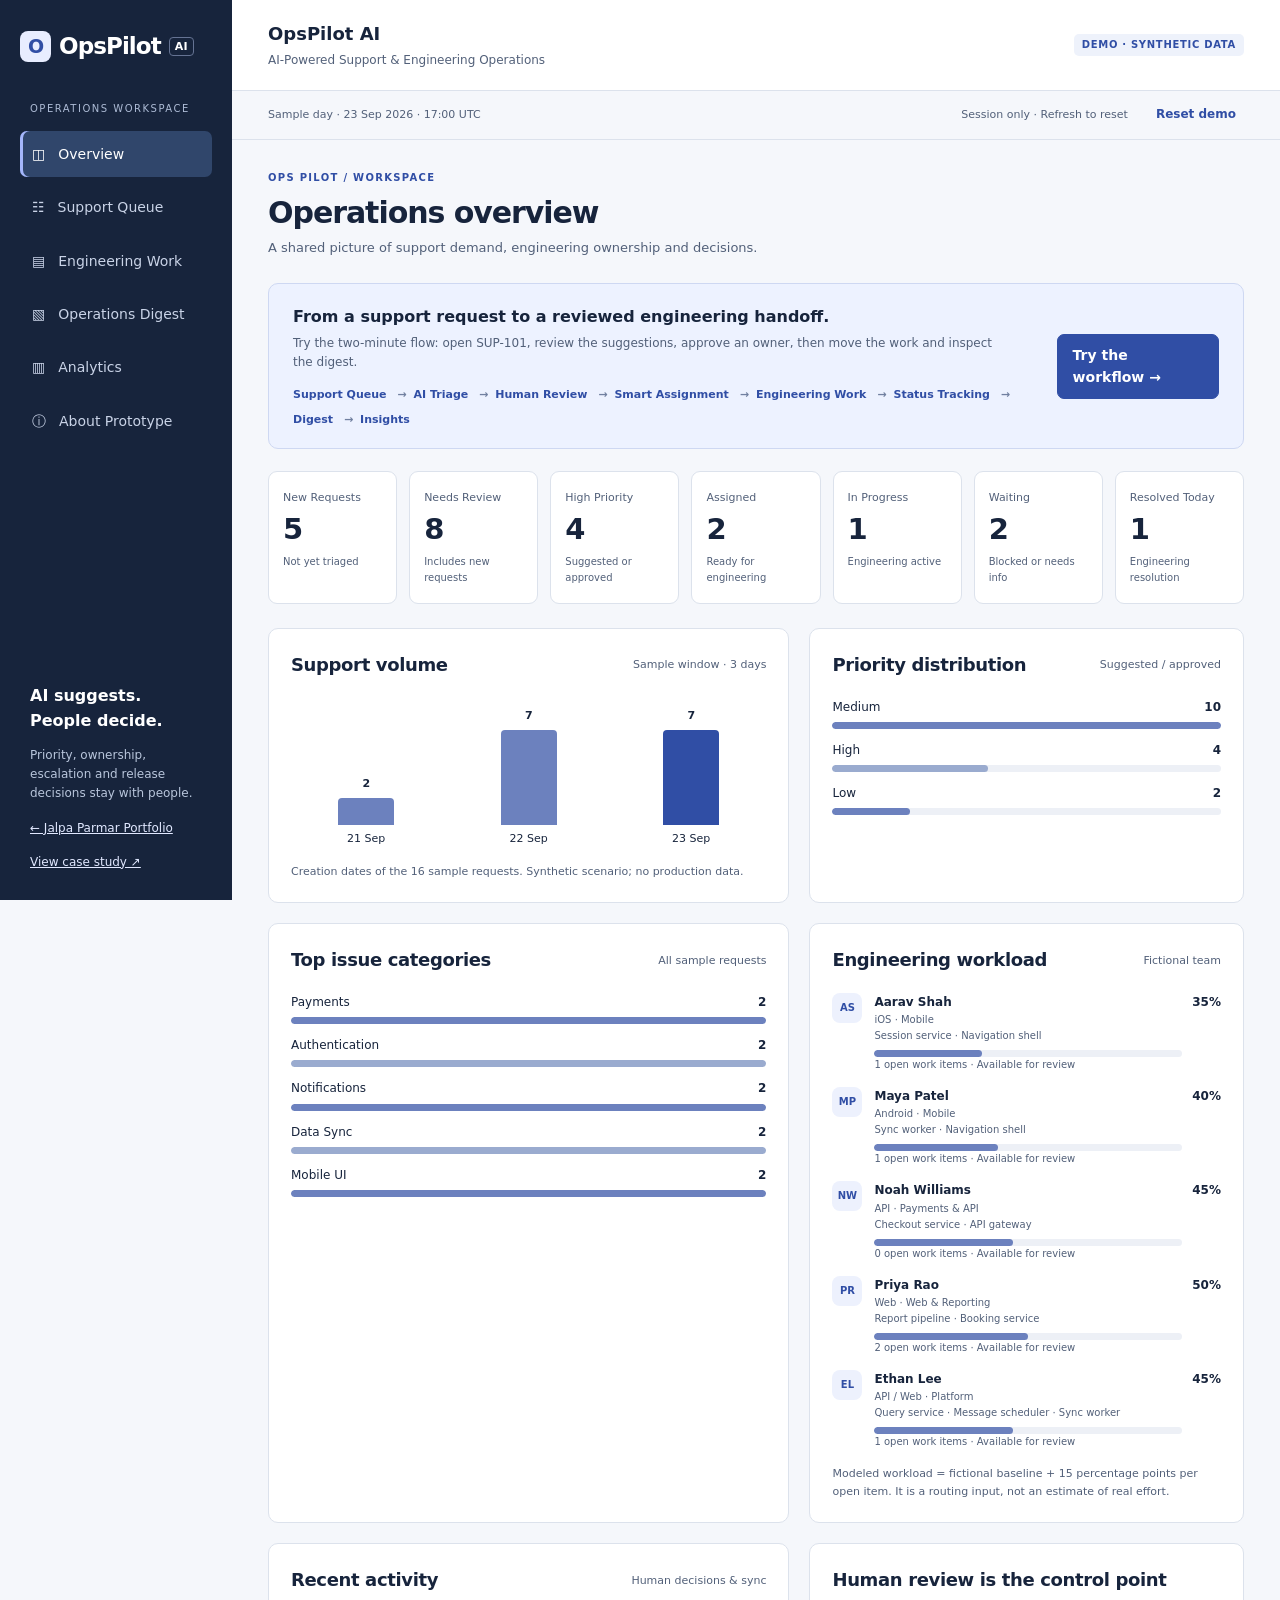
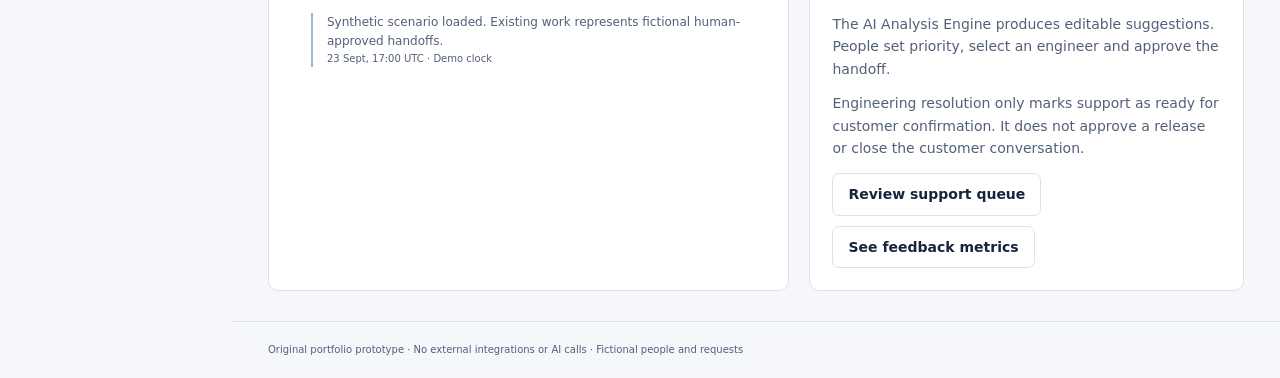
==== projects/opspilot/index.html @ 81e23a03 "Build OpsPilot AI v2 interactive human-reviewed operations demo" ====
<!doctype html>
<html lang="en"><head><meta charset="utf-8"><meta name="viewport" content="width=device-width,initial-scale=1"><title>OpsPilot AI — Interactive Operations Demo</title><meta name="description" content="Explore a synthetic support-to-engineering workflow with transparent triage, human approval, assignment, status tracking and operational insights."><meta name="theme-color" content="#17243c"><link rel="canonical" href="https://jalpaparmar.github.io/jalpa-parmar-portfolio/projects/opspilot/index.html"><link rel="stylesheet" href="app.css"><script type="module" src="app.js"></script></head>
<body><a class="skip" href="#main">Skip to workspace</a><div class="shell"><aside class="sidebar"><a class="wordmark" href="#overview"><span class="mark" aria-hidden="true">O</span> OpsPilot <span>AI</span></a><p class="side-caption">OPERATIONS WORKSPACE</p><nav aria-label="Workspace"><a href="#overview">◫ <span>Overview</span></a><a href="#queue">☷ <span>Support Queue</span></a><a href="#work">▤ <span>Engineering Work</span></a><a href="#digest">▧ <span>Operations Digest</span></a><a href="#analytics">▥ <span>Analytics</span></a><a href="#about">ⓘ <span>About Prototype</span></a></nav><div class="side-bottom"><p><strong>AI suggests.<br>People decide.</strong></p><p>Priority, ownership, escalation and release decisions stay with people.</p><a href="../../index.html#work">← Jalpa Parmar Portfolio</a><a href="../../opspilot.html">View case study ↗</a></div></aside><div class="workspace"><header class="topbar"><div><strong>OpsPilot AI</strong><p>AI-Powered Support & Engineering Operations</p></div><span class="badge demo">DEMO · SYNTHETIC DATA</span></header><div class="scenario"><span>Sample day · 23 Sep 2026 · 17:00 UTC</span><span>Session only · Refresh to reset</span><button id="reset" class="quiet">Reset demo</button></div><main id="main" tabindex="-1"></main><footer>Original portfolio prototype · No external integrations or AI calls · Fictional people and requests</footer></div></div><p id="notice" class="toast" role="status" aria-live="polite"></p><dialog id="reset-dialog" aria-labelledby="reset-title"><h2 id="reset-title">Reset this demo?</h2><p>This clears your session decisions and restores the fictional starting scenario.</p><div class="actions"><button id="cancel-reset">Keep my changes</button><button id="confirm-reset" class="primary">Reset sample data</button></div></dialog><noscript><p class="noscript">This interactive demo needs JavaScript. <a href="../../opspilot.html">Read the accessible case study instead.</a></p></noscript></body></html>
---- projects/opspilot/app.css ----
:root{color-scheme:light;--ink:#17243c;--muted:#526079;--line:#dce2ec;--accent:#304ea5;--bg:#f5f7fb;--paper:#fff;--soft:#edf1fd}
.sr-only{position:absolute;width:1px;height:1px;padding:0;margin:-1px;overflow:hidden;clip-path:inset(50%);white-space:nowrap;border:0}
.card p,.digest-summary p,.activity li{overflow-wrap:anywhere}
*{box-sizing:border-box}body{margin:0;background:var(--bg);color:var(--ink);font:14px/1.6 'Segoe UI',system-ui,sans-serif}button,input,select,textarea{font:inherit}a{color:var(--accent)}button,a,input,select,textarea{touch-action:manipulation}button,.button{display:inline-flex;align-items:center;justify-content:center;min-height:42px;padding:9px 15px;border:1px solid var(--line);border-radius:7px;background:white;color:var(--ink);cursor:pointer;text-decoration:none;font-weight:600}button:hover,.button:hover{background:var(--soft)}button.primary,.button.primary{background:var(--accent);border-color:var(--accent);color:white}button:disabled{opacity:.6;cursor:default}:focus-visible{outline:3px solid #cf7300;outline-offset:3px}h1,h2,h3,p{margin:0}h1{font-size:30px;letter-spacing:-.035em;line-height:1.25}h2{font-size:18px;letter-spacing:-.02em}h3{font-size:15px}p{color:var(--muted)}small{font-size:12px;color:var(--muted)}.shell{display:grid;grid-template-columns:232px minmax(0,1fr);min-height:100vh}.sidebar{position:sticky;top:0;height:100vh;background:var(--ink);padding:28px 20px;color:#fff;display:flex;flex-direction:column}.wordmark{display:flex;align-items:center;gap:8px;color:#fff;text-decoration:none;font-size:23px;font-weight:700;letter-spacing:-.04em}.wordmark>span:last-child{font-size:11px;letter-spacing:.03em;border:1px solid #657393;padding:0 5px;border-radius:4px}.mark{background:#e8edff;color:var(--accent);width:31px;height:31px;border-radius:8px;text-align:center;line-height:31px;font-size:19px}.side-caption{font-size:10px;letter-spacing:.15em;color:#adbbd5;margin:36px 10px 14px}.sidebar nav{display:grid;gap:7px}.sidebar nav a{display:flex;gap:13px;align-items:center;padding:12px;color:#c9d3e7;border-radius:7px;text-decoration:none;font-weight:500}.sidebar nav a[aria-current=page]{color:#fff;background:#30466b;box-shadow:inset 3px 0 #a5b7fc}.sidebar nav a:hover{background:#263851}.side-bottom{margin-top:auto;padding:30px 10px 0}.side-bottom p{color:#b9c6dc;font-size:12px;margin-bottom:12px}.side-bottom strong{color:white;font-size:16px}.side-bottom a{display:block;color:#e1e8ff;font-size:12px;margin-top:15px}.workspace{min-width:0}.topbar{min-height:89px;padding:20px 36px;background:#fff;border-bottom:1px solid var(--line);display:flex;justify-content:space-between;align-items:center;gap:16px}.topbar strong{font-size:18px}.topbar p{font-size:12px;margin-top:2px}.badge{display:inline-flex;align-items:center;border-radius:5px;padding:3px 8px;font-size:11px;font-weight:650;background:var(--soft);color:var(--accent);white-space:normal}.badge.demo{letter-spacing:.07em;background:#eef2fb;white-space:nowrap;font-size:10px}.badge.high{background:#fff0e9;color:#9a3412}.badge.medium{background:#fff6db;color:#78560e}.badge.low{background:#edf2f7;color:#44536b}.badge.good{background:#e7f3ec;color:#215b3e}.scenario{display:flex;align-items:center;gap:20px;padding:8px 36px;border-bottom:1px solid var(--line);font-size:11px;color:var(--muted)}.scenario>span:nth-child(2){margin-left:auto}.quiet{background:transparent;border:0;color:var(--accent);font-size:12px;padding:4px 8px;min-height:32px}main{padding:30px 36px;max-width:1600px;margin:auto;min-height:70vh}main>section+section{margin-top:22px}.page-heading{display:flex;justify-content:space-between;align-items:center;gap:18px;margin-bottom:24px}.page-heading p{margin-top:7px;font-size:13px}.eyebrow{font-size:10px;letter-spacing:.13em;color:var(--accent);font-weight:700;margin-bottom:8px}.actions{display:flex;align-items:center;gap:10px;flex-wrap:wrap;margin-top:20px}.page-heading .actions{margin:0}.callout{border:1px solid #ced8f2;background:#edf2ff;border-radius:10px;padding:20px 24px;margin-bottom:22px;display:flex;align-items:center;gap:24px;justify-content:space-between}.callout strong{font-size:16px}.callout p{font-size:12px;margin-top:4px;max-width:720px}.journey{display:flex;gap:7px;flex-wrap:wrap;margin-top:14px;color:var(--accent);font-size:11px;font-weight:600}.journey span:not(:last-child)::after{content:' →';margin-left:7px;color:#7180a0}.metrics{display:grid;grid-template-columns:repeat(7,minmax(0,1fr));gap:12px;margin-bottom:24px}.metric{background:white;border:1px solid var(--line);border-radius:9px;padding:17px 14px}.metric small{font-size:11px;display:block}.metric strong{font-size:29px;font-weight:650;letter-spacing:-.04em;display:block;margin-top:5px;line-height:1.2}.metric em{display:block;font-style:normal;font-size:10px;color:var(--muted);margin-top:7px}.grid{display:grid;grid-template-columns:1.2fr 1fr;gap:20px}.grid.equal{grid-template-columns:1fr 1fr}.card{padding:22px;background:white;border:1px solid var(--line);border-radius:10px;min-width:0}.card-head{display:flex;justify-content:space-between;align-items:center;gap:12px;margin-bottom:18px}.card-head small{font-size:11px}.card p+.actions{margin-top:14px}.card p+p{margin-top:12px}.bars{display:grid;gap:12px}.bar-item{font-size:12px}.bar-label{display:flex;justify-content:space-between;gap:10px;margin-bottom:5px}.bar-track{height:7px;border-radius:6px;background:#edf0f6;overflow:hidden}.bar-fill{height:100%;background:#6c81be;border-radius:6px}.bar-item:nth-child(2n) .bar-fill{background:#9aabcf}.chart-note{font-size:11px;margin-top:15px}.trend-chart{display:flex;align-items:flex-end;justify-content:space-around;gap:12px;height:150px;padding:8px 0 0}.trend-col{display:flex;flex:1;max-width:56px;flex-direction:column;justify-content:flex-end;text-align:center;height:100%;gap:5px;font-size:11px}.trend-bar{background:#6c81be;min-height:2px;border-radius:4px 4px 0 0}.trend-col:last-child .trend-bar{background:var(--accent)}.team{display:grid;gap:14px}.person{display:grid;grid-template-columns:32px 1fr auto;gap:10px;align-items:start}.avatar{width:30px;height:30px;display:grid;place-items:center;background:var(--soft);color:var(--accent);border-radius:8px;font-size:10px;font-weight:700}.person strong{font-size:12px;display:block}.person small{display:block;font-size:10px}.person .bar-track{margin-top:6px}.activity{margin:0;padding:0;list-style:none;display:grid;gap:13px}.activity li{padding-left:14px;border-left:2px solid #a5b6db;font-size:12px}.activity small{display:block;font-size:10px}.filters{display:grid;grid-template-columns:2fr repeat(4,1fr);gap:12px;margin-bottom:16px}.field{display:grid;gap:6px;min-width:0;font-size:12px;font-weight:600}.field input,.field select,.field textarea{width:100%;min-width:0;border:1px solid #bbc6d8;border-radius:6px;padding:10px;background:white;color:var(--ink);font-weight:400;min-height:43px}.field textarea{resize:vertical;min-height:110px}.results-head{display:flex;justify-content:space-between;align-items:center;gap:12px;margin-bottom:14px}.table-wrap{overflow:auto;border:1px solid var(--line);border-radius:10px;background:white}table{border-collapse:collapse;width:100%;min-width:830px;font-size:12px}th{text-align:left;background:#f0f3f9;color:#53627a;font-size:10px;letter-spacing:.03em;padding:14px}td{padding:15px 14px;border-top:1px solid #e9edf4;vertical-align:top}td a{font-weight:600;text-decoration:none}td small{display:block;font-size:10px;margin-top:4px}td:first-child{max-width:285px}tr:hover td{background:#fafbfe}.empty{padding:35px;text-align:center;border:1px dashed #c3cce0;border-radius:8px;color:var(--muted)}.back{display:inline-block;font-size:12px;margin-bottom:16px}.triage-grid{display:grid;grid-template-columns:1fr 1fr;gap:20px}.triage-grid .card{margin-bottom:20px}.facts{display:grid;grid-template-columns:1fr 1fr;gap:14px;margin:18px 0}.facts dt{font-size:10px;color:var(--muted)}.facts dd{font-size:12px;font-weight:600;margin:3px 0 0}.card ol,.card ul{padding-left:20px;font-size:13px;color:var(--muted)}.card li+li{margin-top:7px}.analysis{border-top:3px solid #7d92c5}.review-card{border-top:3px solid var(--accent)}.review-card .field{margin-top:15px}.review-card .grid{gap:15px}.review-card p{font-size:12px}.recommendation{background:#f3f6fb;border:1px solid var(--line);border-radius:8px;padding:15px;margin-top:18px;font-size:12px}.recommendation h3{margin-bottom:6px}.recommendation ul{margin-bottom:0;font-size:12px}.error{color:#a12b20;font-size:13px;margin-top:10px}.board{display:grid;grid-template-columns:repeat(5,minmax(0,1fr));gap:12px}.lane{background:#ecf0f6;border:1px solid #e0e6f0;border-radius:9px;padding:12px;min-width:0}.lane h2{font-size:12px;display:flex;justify-content:space-between;margin-bottom:14px}.work-item{padding:13px;background:white;border:1px solid var(--line);border-radius:7px;margin-bottom:12px}.work-item h3{font-size:12px;line-height:1.55;margin:10px 0}.work-item small{display:block;font-size:10px}.work-item select{font-size:11px;padding:6px;min-height:38px}.work-item .field{font-size:10px;margin-top:12px}.work-item>a{font-size:10px;display:block;margin-top:9px}.work-id{display:flex;justify-content:space-between;align-items:center;gap:5px;flex-wrap:wrap;font-size:10px}.digest-tabs{display:flex;gap:8px;margin-bottom:20px}.digest-tabs [aria-pressed=true]{background:var(--ink);color:white}.digest-summary{padding:25px;border-left:4px solid var(--accent);background:white;border-radius:8px;margin-bottom:22px}.digest-summary h2{font-size:22px;margin-bottom:8px}.digest-summary p{max-width:950px}.digest-list{list-style:none;padding:0!important;margin:0}.digest-list li{border-bottom:1px solid var(--line);padding:10px 0}.digest-list strong{font-size:13px}.digest-list small{display:block;font-size:11px}.quality{display:grid;grid-template-columns:repeat(3,1fr);gap:12px;margin-top:18px}.quality>div{padding:15px;background:var(--bg);border-radius:6px}.quality strong{font-size:24px;display:block}.quality span{font-size:11px;color:var(--muted)}.architecture{display:grid;gap:10px;margin-top:20px;position:relative;border-right:4px solid #a2b1d1;padding-right:20px}.arch-node{border:1px solid var(--line);border-radius:6px;padding:12px;text-align:center;font-size:12px;background:#f8faff}.arch-node:not(:last-child)::after{content:'↓';display:block;color:var(--accent);margin:7px 0 -9px}.arch-node.human{background:var(--soft);border-color:#a7b7e0;font-weight:700}.architecture-caption{font-size:11px;margin-top:12px}.prose{max-width:1000px}.prose .card{margin-bottom:20px}.pill-list{display:flex;gap:8px;flex-wrap:wrap;margin-top:15px}.prose p{margin-top:10px}.disclosure{padding:20px;background:#edf1f8;border-radius:8px;font-size:12px;margin-top:24px}footer{font-size:10px;padding:20px 36px;color:var(--muted);border-top:1px solid var(--line)}.toast{position:fixed;bottom:20px;right:20px;max-width:min(420px,calc(100vw - 40px));background:var(--ink);color:#fff;padding:14px 20px;border-radius:8px;box-shadow:0 8px 24px #17243c22;font-size:13px;z-index:30}.toast:empty{display:none}.skip{position:fixed;top:8px;left:8px;transform:translateY(-200%);background:white;padding:12px;z-index:50}.skip:focus{transform:none}dialog{max-width:min(450px,calc(100% - 32px));border:1px solid var(--line);border-radius:12px;padding:28px;color:var(--ink)}dialog::backdrop{background:#17243c88}dialog p{margin-top:12px}.noscript{padding:24px;background:white;position:fixed;bottom:0;left:0;right:0}
@media(min-width:1500px){main{padding:36px 45px}.metrics{gap:16px}.metric{padding:20px}}
@media(max-width:1200px){.shell{grid-template-columns:200px minmax(0,1fr)}.sidebar{padding:24px 14px}.topbar,main{padding:24px}.scenario{padding:8px 24px}.metrics{grid-template-columns:repeat(4,1fr)}.board{grid-template-columns:repeat(3,minmax(0,1fr))}.filters{grid-template-columns:repeat(4,1fr)}.filters .field:first-child{grid-column:1/-1}.triage-grid{grid-template-columns:1fr}}
@media(max-width:850px){.shell{display:block}.sidebar{position:static;height:auto;padding:18px 24px;display:block}.wordmark{font-size:20px}.side-caption,.side-bottom p{display:none}.sidebar nav{display:flex;flex-wrap:wrap;gap:4px;margin-top:14px}.sidebar nav a{font-size:12px;padding:9px 12px}.side-bottom{padding:0;display:flex;gap:20px}.side-bottom a{margin-top:12px;font-size:11px}.grid,.grid.equal{grid-template-columns:1fr 1fr}.callout{align-items:flex-start}.topbar{min-height:80px}.metrics{grid-template-columns:repeat(4,1fr)}.board{grid-template-columns:repeat(2,minmax(0,1fr))}}
@media(max-width:600px){main{padding:24px 16px}.topbar{padding:18px 16px;flex-wrap:wrap;gap:10px}.topbar p{font-size:11px}.sidebar{padding:16px}.sidebar nav a{padding:8px;font-size:11px;gap:7px}.scenario{padding:8px 16px;gap:8px;flex-wrap:wrap}.scenario>span:nth-child(2){margin-left:0}.page-heading{align-items:flex-start;flex-direction:column}h1{font-size:26px}.callout{padding:18px;flex-direction:column;gap:15px}.metrics{grid-template-columns:repeat(2,1fr);gap:10px}.metric:last-child{grid-column:1/-1}.metric strong{font-size:26px}.grid,.grid.equal,.triage-grid{grid-template-columns:1fr}.card{padding:18px}.filters{grid-template-columns:1fr 1fr}.quality{grid-template-columns:1fr 1fr}.board{grid-template-columns:1fr}.lane h2{font-size:14px}.work-item h3{font-size:14px}.work-item small{font-size:12px}.work-item select{font-size:13px}.facts{gap:12px}.card-head{align-items:flex-start}.card-head small{text-align:right}.digest-summary{padding:20px}.side-bottom{flex-wrap:wrap;gap:0 20px}footer{padding:20px 16px}}
@media(prefers-reduced-motion:reduce){*{scroll-behavior:auto!important}}
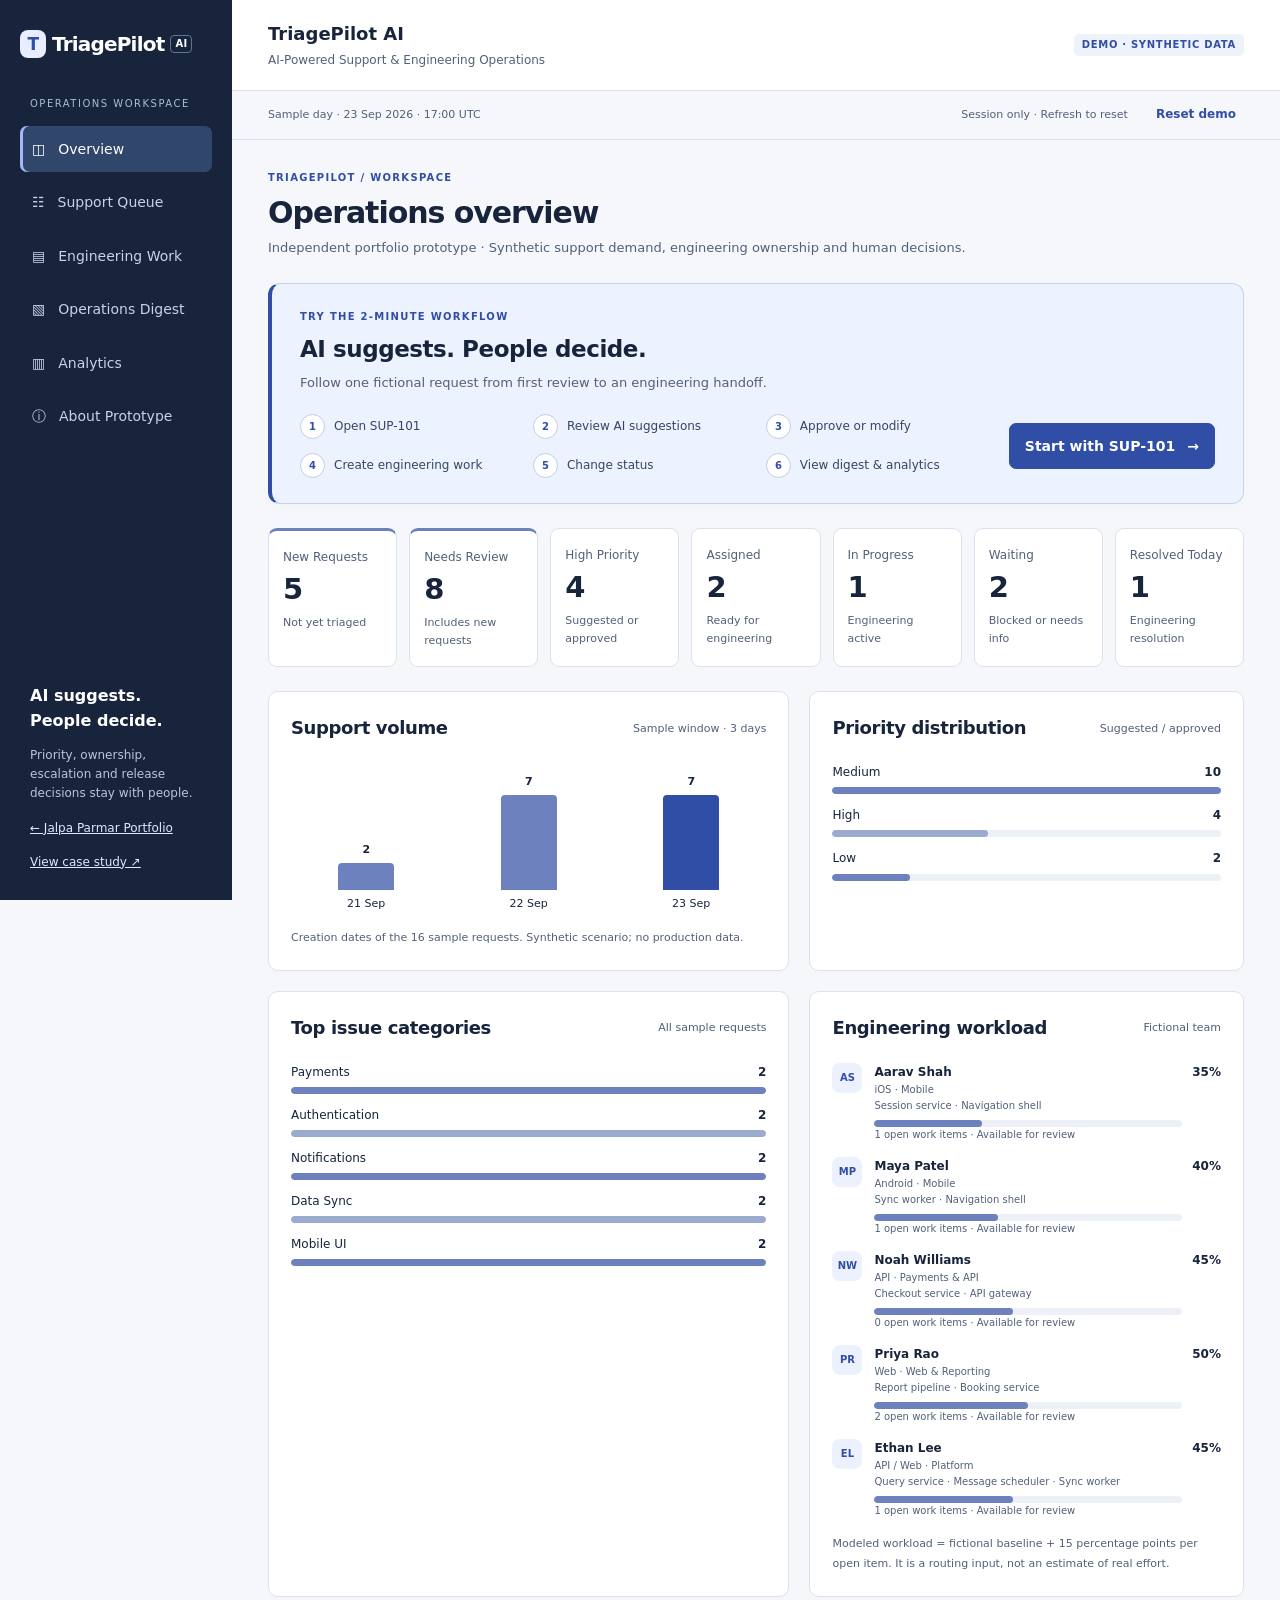
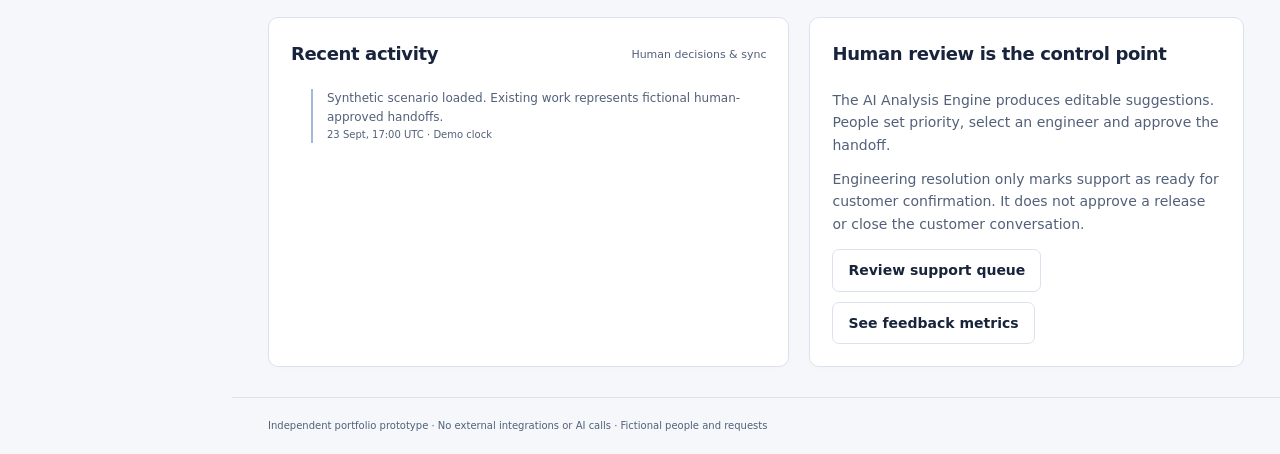
==== commit 98079ef6: "Polish TriagePilot AI branding and technical project management case study" ====
--- a/projects/opspilot/index.html
+++ b/projects/opspilot/index.html
@@ -1,3 +1,3 @@
 <!doctype html>
-<html lang="en"><head><meta charset="utf-8"><meta name="viewport" content="width=device-width,initial-scale=1"><title>OpsPilot AI — Interactive Operations Demo</title><meta name="description" content="Explore a synthetic support-to-engineering workflow with transparent triage, human approval, assignment, status tracking and operational insights."><meta name="theme-color" content="#17243c"><link rel="canonical" href="https://jalpaparmar.github.io/jalpa-parmar-portfolio/projects/opspilot/index.html"><link rel="stylesheet" href="app.css"><script type="module" src="app.js"></script></head>
-<body><a class="skip" href="#main">Skip to workspace</a><div class="shell"><aside class="sidebar"><a class="wordmark" href="#overview"><span class="mark" aria-hidden="true">O</span> OpsPilot <span>AI</span></a><p class="side-caption">OPERATIONS WORKSPACE</p><nav aria-label="Workspace"><a href="#overview">◫ <span>Overview</span></a><a href="#queue">☷ <span>Support Queue</span></a><a href="#work">▤ <span>Engineering Work</span></a><a href="#digest">▧ <span>Operations Digest</span></a><a href="#analytics">▥ <span>Analytics</span></a><a href="#about">ⓘ <span>About Prototype</span></a></nav><div class="side-bottom"><p><strong>AI suggests.<br>People decide.</strong></p><p>Priority, ownership, escalation and release decisions stay with people.</p><a href="../../index.html#work">← Jalpa Parmar Portfolio</a><a href="../../opspilot.html">View case study ↗</a></div></aside><div class="workspace"><header class="topbar"><div><strong>OpsPilot AI</strong><p>AI-Powered Support & Engineering Operations</p></div><span class="badge demo">DEMO · SYNTHETIC DATA</span></header><div class="scenario"><span>Sample day · 23 Sep 2026 · 17:00 UTC</span><span>Session only · Refresh to reset</span><button id="reset" class="quiet">Reset demo</button></div><main id="main" tabindex="-1"></main><footer>Original portfolio prototype · No external integrations or AI calls · Fictional people and requests</footer></div></div><p id="notice" class="toast" role="status" aria-live="polite"></p><dialog id="reset-dialog" aria-labelledby="reset-title"><h2 id="reset-title">Reset this demo?</h2><p>This clears your session decisions and restores the fictional starting scenario.</p><div class="actions"><button id="cancel-reset">Keep my changes</button><button id="confirm-reset" class="primary">Reset sample data</button></div></dialog><noscript><p class="noscript">This interactive demo needs JavaScript. <a href="../../opspilot.html">Read the accessible case study instead.</a></p></noscript></body></html>
+<html lang="en"><head><meta charset="utf-8"><meta name="viewport" content="width=device-width,initial-scale=1"><title>TriagePilot AI — Interactive Operations Demo</title><meta name="description" content="TriagePilot AI, an independent portfolio prototype. AI suggests. People decide. Explore a synthetic support-to-engineering workflow with human review, transparent routing and operational insights."><meta name="theme-color" content="#17243c"><link rel="canonical" href="https://jalpaparmar.github.io/jalpa-parmar-portfolio/projects/opspilot/index.html"><link rel="stylesheet" href="app.css"><link rel="stylesheet" href="diagram.css"><script type="module" src="app.js"></script><meta property="og:type" content="website"><meta property="og:title" content="TriagePilot AI — Interactive Demo"><meta property="og:description" content="AI suggests. People decide. Try the two-minute support-to-engineering workflow with synthetic data."><meta property="og:url" content="https://jalpaparmar.github.io/jalpa-parmar-portfolio/projects/opspilot/index.html"><meta name="twitter:card" content="summary"></head>
+<body><a class="skip" href="#main">Skip to workspace</a><div class="shell"><aside class="sidebar"><a class="wordmark" href="#overview"><span class="mark" aria-hidden="true">T</span> TriagePilot <span>AI</span></a><p class="side-caption">OPERATIONS WORKSPACE</p><nav aria-label="Workspace"><a href="#overview">◫ <span>Overview</span></a><a href="#queue">☷ <span>Support Queue</span></a><a href="#work">▤ <span>Engineering Work</span></a><a href="#digest">▧ <span>Operations Digest</span></a><a href="#analytics">▥ <span>Analytics</span></a><a href="#about">ⓘ <span>About Prototype</span></a></nav><div class="side-bottom"><p><strong>AI suggests.<br>People decide.</strong></p><p>Priority, ownership, escalation and release decisions stay with people.</p><a href="../../index.html#work">← Jalpa Parmar Portfolio</a><a href="../../opspilot.html">View case study ↗</a></div></aside><div class="workspace"><header class="topbar"><div><strong>TriagePilot AI</strong><p>AI-Powered Support & Engineering Operations</p></div><span class="badge demo">DEMO · SYNTHETIC DATA</span></header><div class="scenario"><span>Sample day · 23 Sep 2026 · 17:00 UTC</span><span>Session only · Refresh to reset</span><button id="reset" class="quiet">Reset demo</button></div><main id="main" tabindex="-1"></main><footer>Independent portfolio prototype · No external integrations or AI calls · Fictional people and requests</footer></div></div><p id="notice" class="toast" role="status" aria-live="polite"></p><dialog id="reset-dialog" aria-labelledby="reset-title"><h2 id="reset-title">Reset this demo?</h2><p>This clears your session decisions and restores the fictional starting scenario.</p><div class="actions"><button id="cancel-reset">Keep my changes</button><button id="confirm-reset" class="primary">Reset sample data</button></div></dialog><noscript><p class="noscript">This interactive demo needs JavaScript. <a href="../../opspilot.html">Read the accessible case study instead.</a></p></noscript></body></html>
--- a/projects/opspilot/app.css
+++ b/projects/opspilot/app.css
@@ -7,3 +7,10 @@
 @media(max-width:850px){.shell{display:block}.sidebar{position:static;height:auto;padding:18px 24px;display:block}.wordmark{font-size:20px}.side-caption,.side-bottom p{display:none}.sidebar nav{display:flex;flex-wrap:wrap;gap:4px;margin-top:14px}.sidebar nav a{font-size:12px;padding:9px 12px}.side-bottom{padding:0;display:flex;gap:20px}.side-bottom a{margin-top:12px;font-size:11px}.grid,.grid.equal{grid-template-columns:1fr 1fr}.callout{align-items:flex-start}.topbar{min-height:80px}.metrics{grid-template-columns:repeat(4,1fr)}.board{grid-template-columns:repeat(2,minmax(0,1fr))}}
 @media(max-width:600px){main{padding:24px 16px}.topbar{padding:18px 16px;flex-wrap:wrap;gap:10px}.topbar p{font-size:11px}.sidebar{padding:16px}.sidebar nav a{padding:8px;font-size:11px;gap:7px}.scenario{padding:8px 16px;gap:8px;flex-wrap:wrap}.scenario>span:nth-child(2){margin-left:0}.page-heading{align-items:flex-start;flex-direction:column}h1{font-size:26px}.callout{padding:18px;flex-direction:column;gap:15px}.metrics{grid-template-columns:repeat(2,1fr);gap:10px}.metric:last-child{grid-column:1/-1}.metric strong{font-size:26px}.grid,.grid.equal,.triage-grid{grid-template-columns:1fr}.card{padding:18px}.filters{grid-template-columns:1fr 1fr}.quality{grid-template-columns:1fr 1fr}.board{grid-template-columns:1fr}.lane h2{font-size:14px}.work-item h3{font-size:14px}.work-item small{font-size:12px}.work-item select{font-size:13px}.facts{gap:12px}.card-head{align-items:flex-start}.card-head small{text-align:right}.digest-summary{padding:20px}.side-bottom{flex-wrap:wrap;gap:0 20px}footer{padding:20px 16px}}
 @media(prefers-reduced-motion:reduce){*{scroll-behavior:auto!important}}
+
+/* Final presentation polish: preserve the existing workflow and layout. */
+.wordmark{font-size:20px;gap:6px;white-space:nowrap}.mark{width:26px;height:28px;line-height:28px;font-size:17px;flex-shrink:0}.wordmark>span:last-child{font-size:10px;padding:0 4px}.sidebar{overflow-y:auto}
+.onboarding{display:grid;grid-template-columns:minmax(0,1fr) auto;align-items:center;gap:20px 28px;padding:25px 28px;margin-bottom:24px;border:1px solid #c4d2ed;border-left:4px solid #304ea5;border-radius:12px;background:#edf2ff;box-shadow:0 4px 14px #17243c04}.onboarding-intro{grid-column:1/-1}.onboarding h2{font-size:23px;line-height:1.3}.onboarding p{font-size:13px;margin-top:8px}.onboarding .eyebrow{font-size:10px;margin-bottom:10px}.onboarding-steps{counter-reset:step;list-style:none;padding:0;margin:0;display:grid;grid-template-columns:repeat(3,minmax(0,1fr));gap:14px 18px}.onboarding-steps li{display:flex;align-items:center;gap:9px;font-size:12px;color:#334664;line-height:1.5}.onboarding-steps li::before{counter-increment:step;content:counter(step);display:grid;place-items:center;flex-shrink:0;width:23px;height:23px;border:1px solid #c1cde5;background:#fff;border-radius:50%;font-size:10px;font-weight:700;color:#304ea5}.onboarding .primary{min-height:46px;white-space:nowrap;gap:12px}
+.card{box-shadow:0 2px 7px #17243c03}.card-head{margin-bottom:20px}.metric:first-child,.metric:nth-child(2){border-top:3px solid #6c81be}.metric small{font-size:12px}.metric em{font-size:11px}.field{font-size:13px}table{font-size:13px}th{font-size:11px}td small{font-size:11px;line-height:1.55}td a{display:inline-block;line-height:1.6}.badge.waiting{background:#fff5dd;color:#76520b}.bar-label{font-size:12px}.chart-note{line-height:1.8}.back{min-height:36px;padding-block:6px}
+@media(max-width:1200px){.onboarding{grid-template-columns:1fr}.onboarding .primary{justify-self:start}.onboarding-steps{grid-template-columns:repeat(3,minmax(0,1fr))}}
+@media(max-width:600px){.onboarding{padding:20px 18px;gap:18px}.onboarding-steps{grid-template-columns:1fr 1fr;gap:13px}.onboarding h2{font-size:21px}.onboarding-steps li{font-size:11px}.onboarding .primary{width:100%}.card-head{flex-wrap:wrap}.sidebar nav a{min-height:40px}.wordmark{font-size:20px}}
--- a/projects/opspilot/diagram.css
+++ b/projects/opspilot/diagram.css
@@ -0,0 +1,15 @@
+/* Shared, code-rendered TriagePilot architecture. No external assets. */
+.tp-stakeholders{display:grid;grid-template-columns:repeat(3,minmax(0,1fr));gap:12px;margin:18px 0}.tp-stakeholders>div{border-left:2px solid #b5c4e2;padding:4px 12px}.tp-stakeholders dt{font-size:12px;font-weight:650;color:#17243c}.tp-stakeholders dd{margin:6px 0 0;font-size:12px;line-height:1.7;color:#526079}
+.tp-pm-path{list-style:none!important;display:flex;flex-wrap:wrap;gap:7px;margin:24px 0;padding:0!important}.tp-pm-path li{margin:0!important;font-size:10px;line-height:1.6;color:#304ea5;font-weight:600;background:#edf1fd;padding:6px 8px;border-radius:4px}.tp-pm-path li:not(:last-child)::after{content:' →';margin-left:6px}
+.tp-scope{display:grid;grid-template-columns:1fr 1fr;gap:16px;margin:20px 0}.tp-scope>div{padding:20px;border:1px solid #dce2ec;background:white;border-radius:8px}.tp-scope h3{font-size:15px;color:#17243c;margin:0 0 12px}.tp-scope ul{padding-left:18px!important;margin:0;font-size:12px;color:#526079;line-height:1.8}.tp-scope li+li{margin-top:5px}
+.tp-risks{list-style:none!important;padding:0!important;margin:16px 0!important;display:grid;gap:10px}.tp-risks li{display:grid;grid-template-columns:155px 1fr;gap:16px;border-bottom:1px solid #e3e8f1;padding:10px 0;margin:0!important;font-size:12px;line-height:1.8}.tp-risks strong{color:#17243c}.tp-risks span{color:#526079}
+@media(max-width:600px){.tp-stakeholders{grid-template-columns:1fr 1fr}.tp-scope{grid-template-columns:1fr}.tp-risks li{grid-template-columns:1fr;gap:3px}}
+.tp-diagram{margin:24px 0;background:#f3f6fb;border:1px solid #dce2ec;border-radius:14px;padding:24px;color:#17243c;font:14px/1.5 'Segoe UI',system-ui,sans-serif}
+.tp-diagram figcaption{display:flex;justify-content:space-between;gap:12px;align-items:center;margin-bottom:24px}.tp-diagram figcaption strong{font-size:16px}.tp-diagram figcaption>span{font-size:9px;letter-spacing:.08em;color:#526079}
+.tp-map{display:grid;grid-template-columns:minmax(0,1fr) 145px;gap:24px}.tp-spine{list-style:none;padding:0!important;margin:0;display:grid;gap:22px}.tp-spine>li{margin:0!important;position:relative;min-width:0}
+.tp-node{padding:12px 18px;background:white;border:1px solid #d2dbea;border-radius:8px;text-align:center;box-shadow:0 2px 4px #17243c04}.tp-node strong{display:block;font-size:14px;font-weight:650}.tp-node small{display:block;font-size:11px;line-height:1.6;margin-top:3px;color:#526079}.tp-kicker{display:block;font-size:9px;letter-spacing:.13em;color:#304ea5;font-weight:700;margin-bottom:4px}
+.tp-node::after{content:'↓';position:absolute;top:100%;height:23px;left:calc(50% - 8px);width:16px;font-size:17px;line-height:23px;color:#697eac}.tp-analysis{background:#edf2ff;border-color:#b9c8e8}.tp-outputs{display:grid;grid-template-columns:repeat(3,minmax(0,1fr));gap:10px;padding:12px 0 0!important;margin:12px 0 0;list-style:none;border-top:1px solid #b8c8e8}.tp-outputs li{margin:0!important;border:1px solid #cfdbef;background:white;border-radius:5px;padding:7px 4px;font-size:11px;color:#304ea5;position:relative}.tp-outputs li::before{content:'';position:absolute;bottom:100%;left:50%;height:13px;border-left:1px solid #b8c8e8}
+.tp-node.tp-human{background:#243d83;border-color:#243d83;box-shadow:0 4px 12px #243d831c;padding:17px}.tp-human strong{font-size:18px;color:white}.tp-human small,.tp-human .tp-kicker{color:#e3eaff}.tp-human .tp-kicker{font-size:10px}
+.tp-destinations{display:grid;grid-template-columns:1fr 1fr;gap:12px;border-top:1px solid #a9b9d9;padding-top:12px}.tp-destinations span{border:1px solid #d2dbea;border-radius:7px;background:#fff;padding:12px 8px;text-align:center;font-size:12px;font-weight:650;position:relative}.tp-destinations span::before{content:'';position:absolute;bottom:100%;left:50%;height:13px;border-left:1px solid #a9b9d9}
+.tp-audit{border:1px dashed #a9b9d9;border-left:3px solid #8198c1;border-radius:8px;background:#e9eef8;display:flex;flex-direction:column;align-items:center;justify-content:center;text-align:center;gap:14px;padding:18px 12px}.tp-audit>span:first-child{font-size:28px;color:#304ea5}.tp-audit strong{font-size:13px;line-height:1.7}.tp-audit small{font-size:11px;color:#526079;line-height:2}.tp-audit-note{font-size:10px;color:#526079}.tp-caption{font-size:11px!important;color:#526079;margin:16px 0 0!important}
+@media(max-width:600px){.tp-diagram{padding:16px}.tp-diagram figcaption{align-items:flex-start;flex-direction:column;gap:6px}.tp-map{grid-template-columns:1fr;gap:16px}.tp-audit{display:grid;grid-template-columns:auto 1fr 1fr;gap:10px;padding:12px;text-align:left}.tp-audit>span:first-child{display:none}.tp-audit strong{font-size:11px}.tp-audit small{font-size:10px}.tp-audit-note{font-size:10px}.tp-node{padding:12px}.tp-outputs{gap:6px}.tp-outputs li{font-size:10px}}
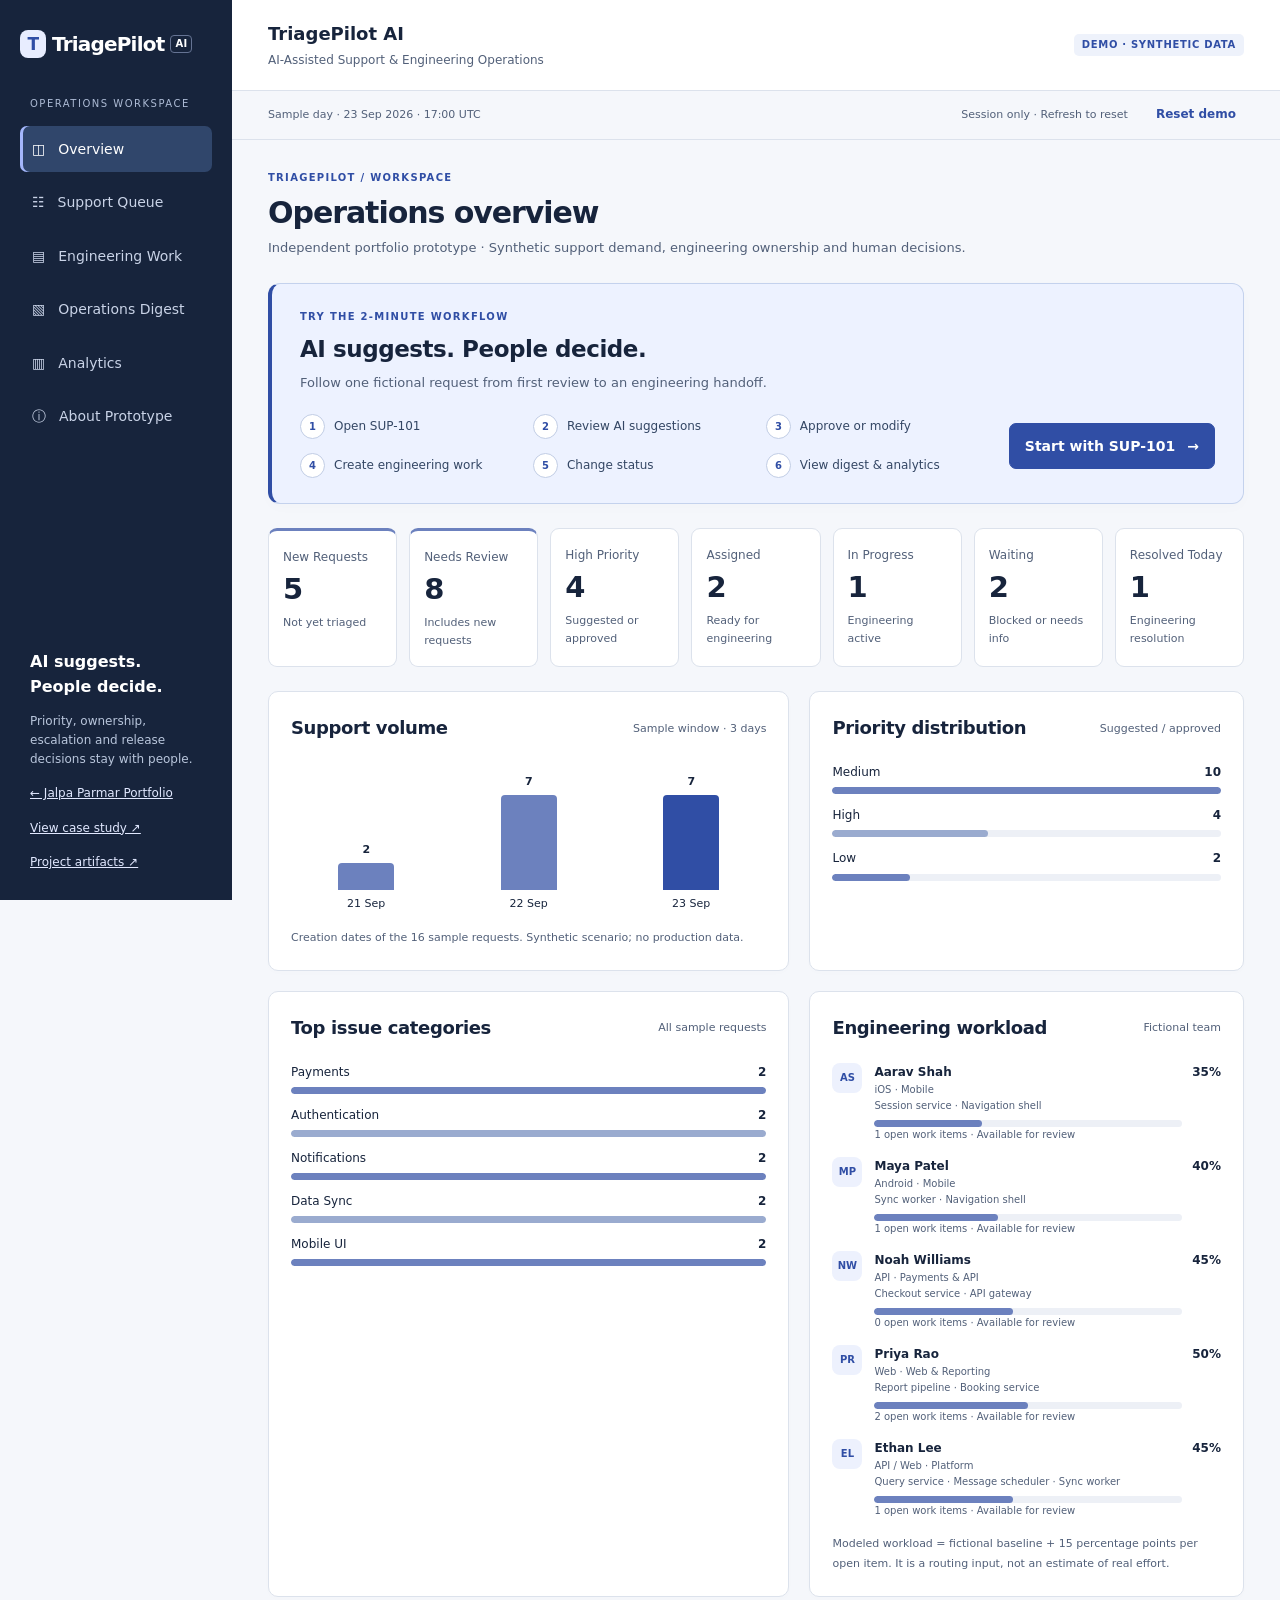
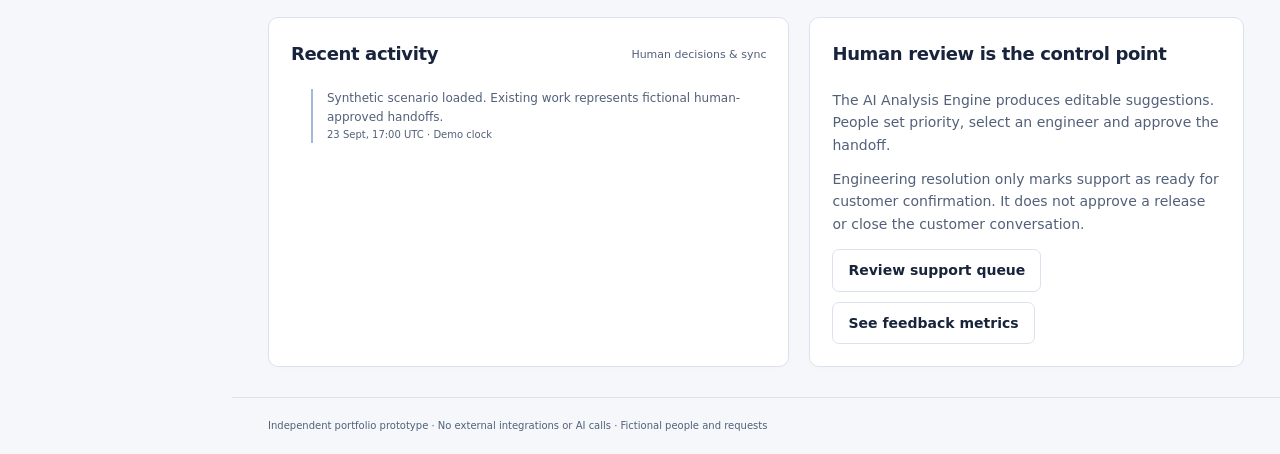
==== commit 61c397d4: "Complete TriagePilot case study and five project artifacts" ====
--- a/projects/opspilot/index.html
+++ b/projects/opspilot/index.html
@@ -1,3 +1,3 @@
 <!doctype html>
 <html lang="en"><head><meta charset="utf-8"><meta name="viewport" content="width=device-width,initial-scale=1"><title>TriagePilot AI — Interactive Operations Demo</title><meta name="description" content="TriagePilot AI, an independent portfolio prototype. AI suggests. People decide. Explore a synthetic support-to-engineering workflow with human review, transparent routing and operational insights."><meta name="theme-color" content="#17243c"><link rel="canonical" href="https://jalpaparmar.github.io/jalpa-parmar-portfolio/projects/opspilot/index.html"><link rel="stylesheet" href="app.css"><link rel="stylesheet" href="diagram.css"><script type="module" src="app.js"></script><meta property="og:type" content="website"><meta property="og:title" content="TriagePilot AI — Interactive Demo"><meta property="og:description" content="AI suggests. People decide. Try the two-minute support-to-engineering workflow with synthetic data."><meta property="og:url" content="https://jalpaparmar.github.io/jalpa-parmar-portfolio/projects/opspilot/index.html"><meta name="twitter:card" content="summary"></head>
-<body><a class="skip" href="#main">Skip to workspace</a><div class="shell"><aside class="sidebar"><a class="wordmark" href="#overview"><span class="mark" aria-hidden="true">T</span> TriagePilot <span>AI</span></a><p class="side-caption">OPERATIONS WORKSPACE</p><nav aria-label="Workspace"><a href="#overview">◫ <span>Overview</span></a><a href="#queue">☷ <span>Support Queue</span></a><a href="#work">▤ <span>Engineering Work</span></a><a href="#digest">▧ <span>Operations Digest</span></a><a href="#analytics">▥ <span>Analytics</span></a><a href="#about">ⓘ <span>About Prototype</span></a></nav><div class="side-bottom"><p><strong>AI suggests.<br>People decide.</strong></p><p>Priority, ownership, escalation and release decisions stay with people.</p><a href="../../index.html#work">← Jalpa Parmar Portfolio</a><a href="../../opspilot.html">View case study ↗</a></div></aside><div class="workspace"><header class="topbar"><div><strong>TriagePilot AI</strong><p>AI-Powered Support & Engineering Operations</p></div><span class="badge demo">DEMO · SYNTHETIC DATA</span></header><div class="scenario"><span>Sample day · 23 Sep 2026 · 17:00 UTC</span><span>Session only · Refresh to reset</span><button id="reset" class="quiet">Reset demo</button></div><main id="main" tabindex="-1"></main><footer>Independent portfolio prototype · No external integrations or AI calls · Fictional people and requests</footer></div></div><p id="notice" class="toast" role="status" aria-live="polite"></p><dialog id="reset-dialog" aria-labelledby="reset-title"><h2 id="reset-title">Reset this demo?</h2><p>This clears your session decisions and restores the fictional starting scenario.</p><div class="actions"><button id="cancel-reset">Keep my changes</button><button id="confirm-reset" class="primary">Reset sample data</button></div></dialog><noscript><p class="noscript">This interactive demo needs JavaScript. <a href="../../opspilot.html">Read the accessible case study instead.</a></p></noscript></body></html>
+<body><a class="skip" href="#main">Skip to workspace</a><div class="shell"><aside class="sidebar"><a class="wordmark" href="#overview"><span class="mark" aria-hidden="true">T</span> TriagePilot <span>AI</span></a><p class="side-caption">OPERATIONS WORKSPACE</p><nav aria-label="Workspace"><a href="#overview">◫ <span>Overview</span></a><a href="#queue">☷ <span>Support Queue</span></a><a href="#work">▤ <span>Engineering Work</span></a><a href="#digest">▧ <span>Operations Digest</span></a><a href="#analytics">▥ <span>Analytics</span></a><a href="#about">ⓘ <span>About Prototype</span></a></nav><div class="side-bottom"><p><strong>AI suggests.<br>People decide.</strong></p><p>Priority, ownership, escalation and release decisions stay with people.</p><a href="../../index.html#work">← Jalpa Parmar Portfolio</a><a href="../../opspilot.html">View case study ↗</a><a href="../../opspilot.html#artifacts">Project artifacts ↗</a></div></aside><div class="workspace"><header class="topbar"><div><strong>TriagePilot AI</strong><p>AI-Assisted Support & Engineering Operations</p></div><span class="badge demo">DEMO · SYNTHETIC DATA</span></header><div class="scenario"><span>Sample day · 23 Sep 2026 · 17:00 UTC</span><span>Session only · Refresh to reset</span><button id="reset" class="quiet">Reset demo</button></div><main id="main" tabindex="-1"></main><footer>Independent portfolio prototype · No external integrations or AI calls · Fictional people and requests</footer></div></div><p id="notice" class="toast" role="status" aria-live="polite"></p><dialog id="reset-dialog" aria-labelledby="reset-title"><h2 id="reset-title">Reset this demo?</h2><p>This clears your session decisions and restores the fictional starting scenario.</p><div class="actions"><button id="cancel-reset">Keep my changes</button><button id="confirm-reset" class="primary">Reset sample data</button></div></dialog><noscript><p class="noscript">This interactive demo needs JavaScript. <a href="../../opspilot.html">Read the accessible case study instead.</a></p></noscript></body></html>
--- a/projects/opspilot/diagram.css
+++ b/projects/opspilot/diagram.css
@@ -13,3 +13,5 @@
 .tp-destinations{display:grid;grid-template-columns:1fr 1fr;gap:12px;border-top:1px solid #a9b9d9;padding-top:12px}.tp-destinations span{border:1px solid #d2dbea;border-radius:7px;background:#fff;padding:12px 8px;text-align:center;font-size:12px;font-weight:650;position:relative}.tp-destinations span::before{content:'';position:absolute;bottom:100%;left:50%;height:13px;border-left:1px solid #a9b9d9}
 .tp-audit{border:1px dashed #a9b9d9;border-left:3px solid #8198c1;border-radius:8px;background:#e9eef8;display:flex;flex-direction:column;align-items:center;justify-content:center;text-align:center;gap:14px;padding:18px 12px}.tp-audit>span:first-child{font-size:28px;color:#304ea5}.tp-audit strong{font-size:13px;line-height:1.7}.tp-audit small{font-size:11px;color:#526079;line-height:2}.tp-audit-note{font-size:10px;color:#526079}.tp-caption{font-size:11px!important;color:#526079;margin:16px 0 0!important}
 @media(max-width:600px){.tp-diagram{padding:16px}.tp-diagram figcaption{align-items:flex-start;flex-direction:column;gap:6px}.tp-map{grid-template-columns:1fr;gap:16px}.tp-audit{display:grid;grid-template-columns:auto 1fr 1fr;gap:10px;padding:12px;text-align:left}.tp-audit>span:first-child{display:none}.tp-audit strong{font-size:11px}.tp-audit small{font-size:10px}.tp-audit-note{font-size:10px}.tp-node{padding:12px}.tp-outputs{gap:6px}.tp-outputs li{font-size:10px}}
+
+.tp-simple .tp-spine{max-width:620px;margin:0 auto}.tp-simple .tp-outputs{grid-template-columns:repeat(4,minmax(0,1fr));border:0;padding-top:8px!important;margin-top:4px}.tp-simple .tp-outputs li::before{display:none}.tp-simple .tp-node:last-child::after{display:none}.tp-simple .tp-caption{text-align:center;font-size:13px!important}.tp-simple .tp-node strong{font-size:15px}.tp-simple .tp-human strong{font-size:20px}.tp-simple .tp-node small{font-size:12px}@media(max-width:600px){.tp-simple .tp-outputs{grid-template-columns:repeat(2,minmax(0,1fr))}}
